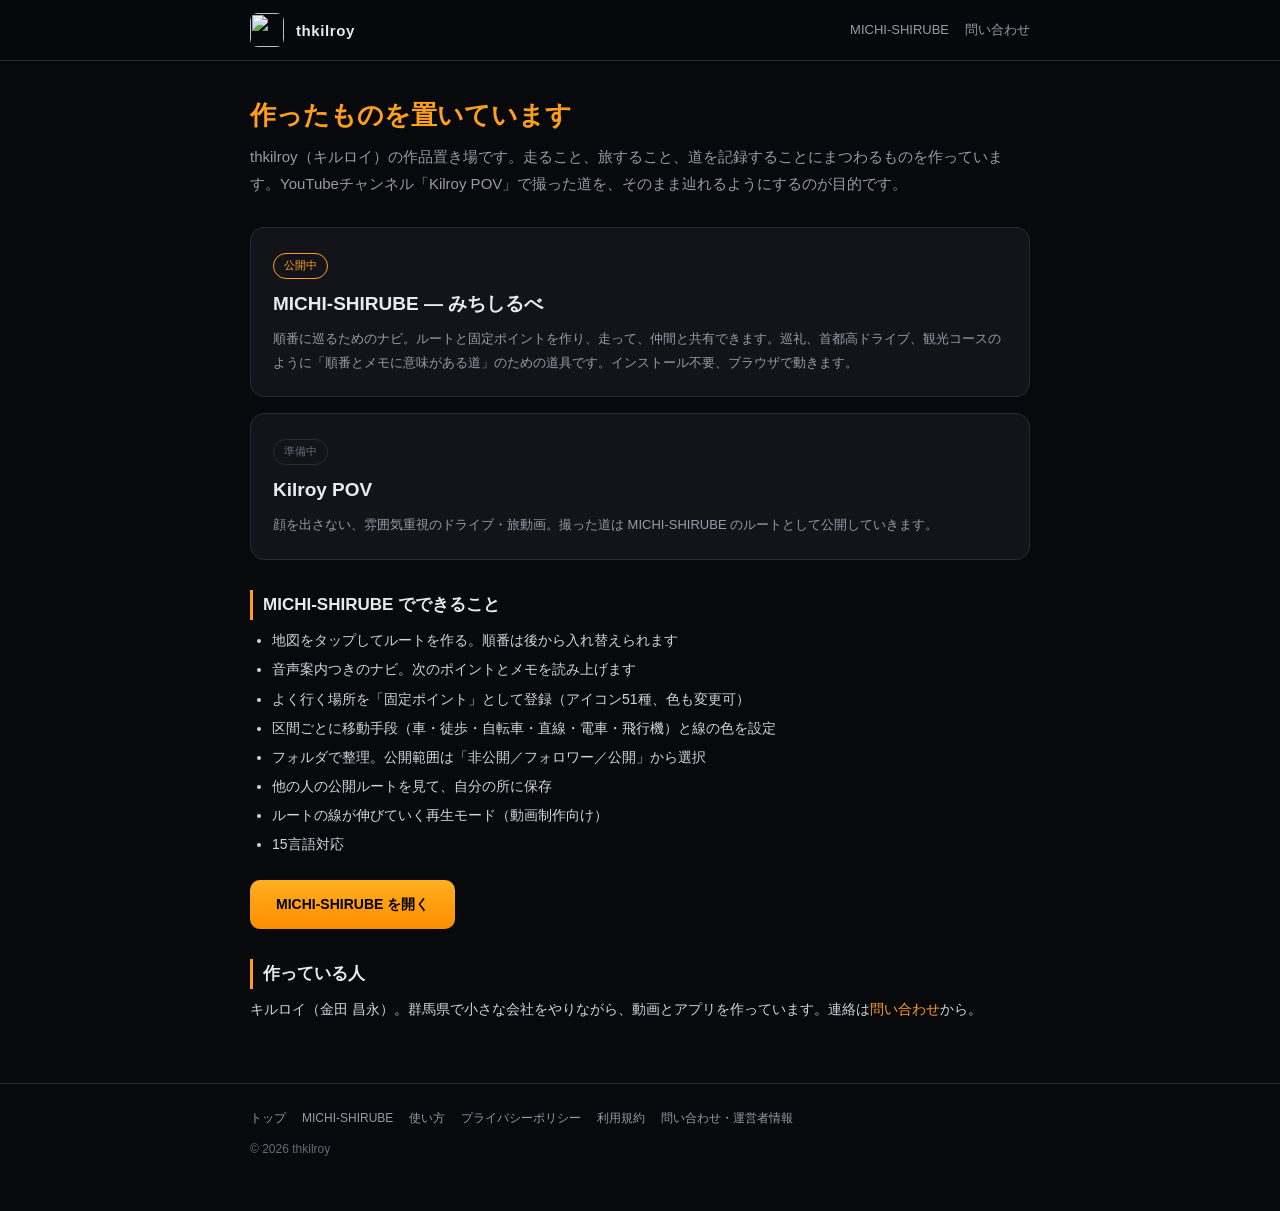
==== index.html @ 6414b41f "Add files via upload" ====
<!DOCTYPE html>
<html lang="ja">
<head>
<meta charset="UTF-8">
<meta name="viewport" content="width=device-width, initial-scale=1.0">
<title>thkilroy — 作品置き場</title>
<meta name="description" content="thkilroy（キルロイ）が作ったアプリと作品の置き場。順番に巡るためのナビ「MICHI-SHIRUBE」を公開中。">
<link rel="stylesheet" href="./style.css">
<link rel="icon" href="./michishirube/favicon-32.png" sizes="32x32">
</head>
<body>
<header><div class="wrap">
  <img src="./michishirube/icon-192.png" alt="">
  <span class="name">thkilroy</span>
  <nav><a href="./michishirube/">MICHI-SHIRUBE</a><a href="./contact.html">問い合わせ</a></nav>
</div></header>

<div class="wrap">
  <h1>作ったものを置いています</h1>
  <p class="lead">thkilroy（キルロイ）の作品置き場です。走ること、旅すること、道を記録することにまつわるものを作っています。YouTubeチャンネル「Kilroy POV」で撮った道を、そのまま辿れるようにするのが目的です。</p>

  <a class="card" href="./michishirube/">
    <span class="badge">公開中</span>
    <h2>MICHI-SHIRUBE — みちしるべ</h2>
    <p>順番に巡るためのナビ。ルートと固定ポイントを作り、走って、仲間と共有できます。巡礼、首都高ドライブ、観光コースのように「順番とメモに意味がある道」のための道具です。インストール不要、ブラウザで動きます。</p>
  </a>

  <div class="card">
    <span class="badge soon">準備中</span>
    <h2>Kilroy POV</h2>
    <p>顔を出さない、雰囲気重視のドライブ・旅動画。撮った道は MICHI-SHIRUBE のルートとして公開していきます。</p>
  </div>

  <h2>MICHI-SHIRUBE でできること</h2>
  <ul>
    <li>地図をタップしてルートを作る。順番は後から入れ替えられます</li>
    <li>音声案内つきのナビ。次のポイントとメモを読み上げます</li>
    <li>よく行く場所を「固定ポイント」として登録（アイコン51種、色も変更可）</li>
    <li>区間ごとに移動手段（車・徒歩・自転車・直線・電車・飛行機）と線の色を設定</li>
    <li>フォルダで整理。公開範囲は「非公開／フォロワー／公開」から選択</li>
    <li>他の人の公開ルートを見て、自分の所に保存</li>
    <li>ルートの線が伸びていく再生モード（動画制作向け）</li>
    <li>15言語対応</li>
  </ul>
  <a class="btn" href="./michishirube/">MICHI-SHIRUBE を開く</a>

  <h2>作っている人</h2>
  <p>キルロイ（金田 昌永）。群馬県で小さな会社をやりながら、動画とアプリを作っています。連絡は<a href="./contact.html">問い合わせ</a>から。</p>
</div>

<footer><div class="wrap">
  <nav>
    <a href="./index.html">トップ</a>
    <a href="./michishirube/">MICHI-SHIRUBE</a>
    <a href="./guide.html">使い方</a>
    <a href="./privacy.html">プライバシーポリシー</a>
    <a href="./terms.html">利用規約</a>
    <a href="./contact.html">問い合わせ・運営者情報</a>
  </nav>
  <div>© 2026 thkilroy</div>
</div></footer>
</body>
</html>
---- style.css ----
:root{
  --bg:#08090d; --panel:#0e1014; --card:#12141a; --line:#262b36;
  --text:#e9e9ee; --muted:#9a9aa6; --dim:#6a6a76; --accent:#ff9f1c;
}
*{margin:0;padding:0;box-sizing:border-box;-webkit-tap-highlight-color:transparent}
body{background:var(--bg);color:var(--text);font-family:'Helvetica Neue',Arial,sans-serif;line-height:1.8;-webkit-font-smoothing:antialiased}
a{color:var(--accent);text-decoration:none}
a:hover{text-decoration:underline}
.wrap{max-width:820px;margin:0 auto;padding:0 20px}
header{border-bottom:1px solid var(--line);background:rgba(8,9,13,0.9);position:sticky;top:0;z-index:10;backdrop-filter:blur(8px)}
header .wrap{display:flex;align-items:center;gap:12px;height:60px}
header img{width:34px;height:34px;border-radius:8px}
header .name{font-weight:700;letter-spacing:0.04em;font-size:15px}
header nav{margin-left:auto;display:flex;gap:16px;font-size:13px}
header nav a{color:var(--muted)}
h1{font-size:26px;line-height:1.4;margin:36px 0 10px;color:var(--accent)}
h2{font-size:17px;margin:30px 0 8px;border-left:3px solid var(--accent);padding-left:10px}
h3{font-size:14px;margin:18px 0 6px;color:var(--muted)}
p,li{font-size:14px;color:#d4d4dc}
ul,ol{margin:8px 0 8px 22px}
li{margin-bottom:4px}
.lead{color:var(--muted);font-size:15px;margin-bottom:30px}
.card{background:var(--card);border:1px solid var(--line);border-radius:14px;padding:22px;margin-bottom:16px;display:block}
.card:hover{border-color:var(--accent);text-decoration:none}
.card h2{border:none;padding:0;margin:0 0 6px;color:var(--text);font-size:19px}
.card p{color:var(--muted);font-size:13px}
.badge{display:inline-block;font-size:11px;color:var(--accent);border:1px solid var(--accent);border-radius:20px;padding:2px 10px;margin-bottom:8px}
.badge.soon{color:var(--dim);border-color:var(--line)}
.btn{display:inline-block;background:linear-gradient(180deg,#ffb020,#ff8c00);color:#000;font-weight:700;font-size:14px;padding:12px 26px;border-radius:10px;margin-top:14px}
.btn:hover{text-decoration:none;filter:brightness(1.08)}
.hero{display:flex;align-items:center;gap:20px;margin:40px 0 10px}
.hero img{width:92px;height:92px;border-radius:20px}
table{width:100%;border-collapse:collapse;margin:10px 0;font-size:13px}
th,td{border:1px solid var(--line);padding:8px 10px;text-align:left;vertical-align:top}
th{background:var(--panel);color:var(--muted);font-weight:600;width:32%}
footer{border-top:1px solid var(--line);margin-top:60px;padding:24px 0 50px;color:var(--dim);font-size:12px}
footer nav{display:flex;gap:16px;flex-wrap:wrap;margin-bottom:10px}
footer a{color:var(--muted)}
.updated{color:var(--dim);font-size:12px;margin-top:30px}
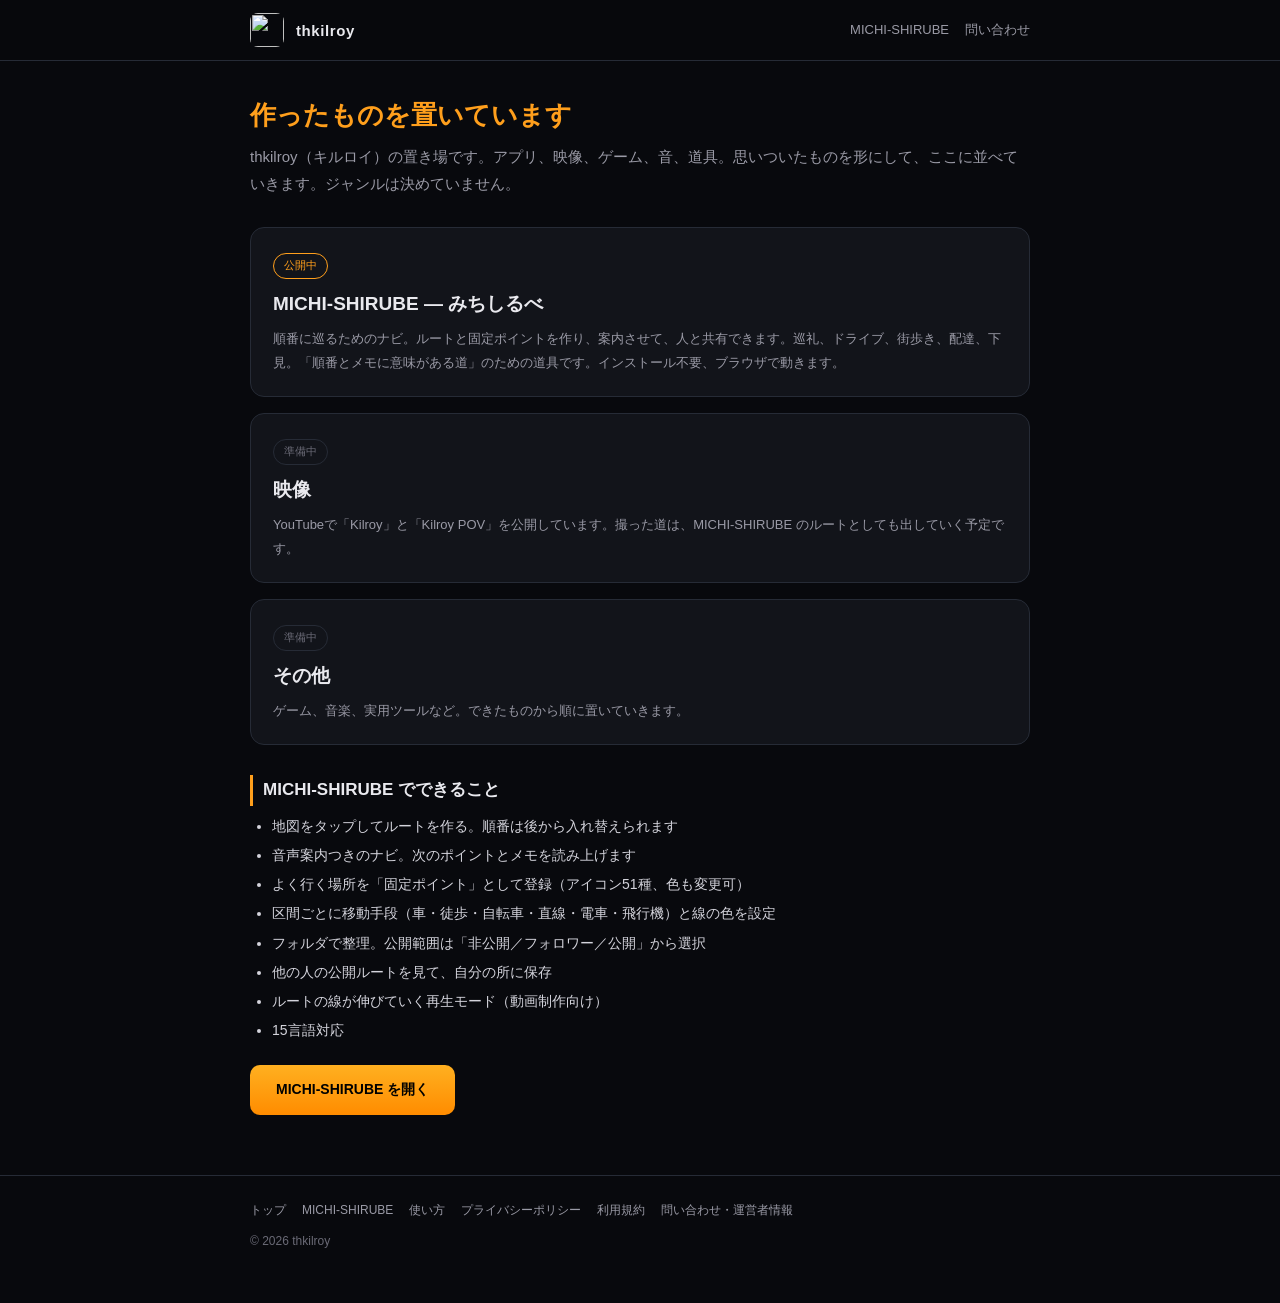
==== commit f47e8252: "Add files via upload" ====
--- a/index.html
+++ b/index.html
@@ -3,8 +3,8 @@
 <head>
 <meta charset="UTF-8">
 <meta name="viewport" content="width=device-width, initial-scale=1.0">
-<title>thkilroy — 作品置き場</title>
-<meta name="description" content="thkilroy（キルロイ）が作ったアプリと作品の置き場。順番に巡るためのナビ「MICHI-SHIRUBE」を公開中。">
+<title>thkilroy</title>
+<meta name="description" content="thkilroy（キルロイ）が作ったものを置いている場所。アプリ、映像、その他いろいろ。">
 <link rel="stylesheet" href="./style.css">
 <link rel="icon" href="./michishirube/favicon-32.png" sizes="32x32">
 </head>
@@ -17,18 +17,24 @@
 
 <div class="wrap">
   <h1>作ったものを置いています</h1>
-  <p class="lead">thkilroy（キルロイ）の作品置き場です。走ること、旅すること、道を記録することにまつわるものを作っています。YouTubeチャンネル「Kilroy POV」で撮った道を、そのまま辿れるようにするのが目的です。</p>
+  <p class="lead">thkilroy（キルロイ）の置き場です。アプリ、映像、ゲーム、音、道具。思いついたものを形にして、ここに並べていきます。ジャンルは決めていません。</p>
 
   <a class="card" href="./michishirube/">
     <span class="badge">公開中</span>
     <h2>MICHI-SHIRUBE — みちしるべ</h2>
-    <p>順番に巡るためのナビ。ルートと固定ポイントを作り、走って、仲間と共有できます。巡礼、首都高ドライブ、観光コースのように「順番とメモに意味がある道」のための道具です。インストール不要、ブラウザで動きます。</p>
+    <p>順番に巡るためのナビ。ルートと固定ポイントを作り、案内させて、人と共有できます。巡礼、ドライブ、街歩き、配達、下見。「順番とメモに意味がある道」のための道具です。インストール不要、ブラウザで動きます。</p>
   </a>
 
   <div class="card">
     <span class="badge soon">準備中</span>
-    <h2>Kilroy POV</h2>
-    <p>顔を出さない、雰囲気重視のドライブ・旅動画。撮った道は MICHI-SHIRUBE のルートとして公開していきます。</p>
+    <h2>映像</h2>
+    <p>YouTubeで「Kilroy」と「Kilroy POV」を公開しています。撮った道は、MICHI-SHIRUBE のルートとしても出していく予定です。</p>
+  </div>
+
+  <div class="card">
+    <span class="badge soon">準備中</span>
+    <h2>その他</h2>
+    <p>ゲーム、音楽、実用ツールなど。できたものから順に置いていきます。</p>
   </div>
 
   <h2>MICHI-SHIRUBE でできること</h2>
@@ -43,9 +49,6 @@
     <li>15言語対応</li>
   </ul>
   <a class="btn" href="./michishirube/">MICHI-SHIRUBE を開く</a>
-
-  <h2>作っている人</h2>
-  <p>キルロイ（金田 昌永）。群馬県で小さな会社をやりながら、動画とアプリを作っています。連絡は<a href="./contact.html">問い合わせ</a>から。</p>
 </div>
 
 <footer><div class="wrap">
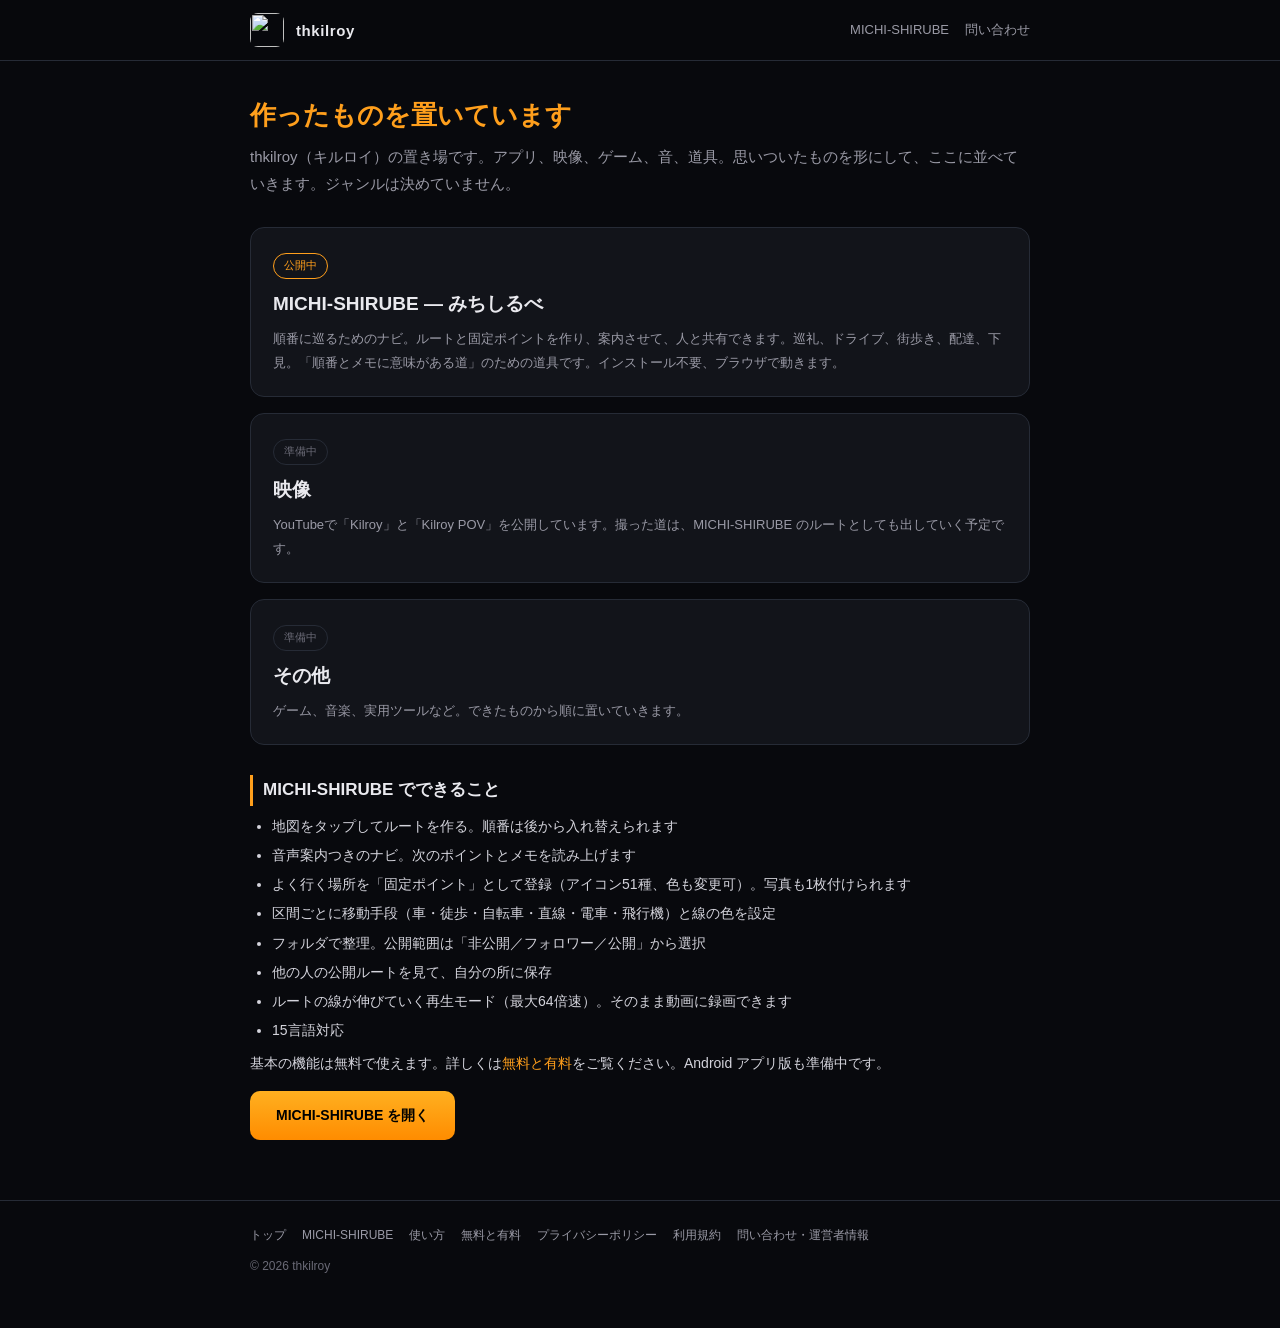
==== commit 8bb0173c: "Add files via upload" ====
--- a/index.html
+++ b/index.html
@@ -5,6 +5,7 @@
 <meta name="viewport" content="width=device-width, initial-scale=1.0">
 <title>thkilroy</title>
 <meta name="description" content="thkilroy（キルロイ）が作ったものを置いている場所。アプリ、映像、その他いろいろ。">
+<script async src="https://pagead2.googlesyndication.com/pagead/js/adsbygoogle.js?client=ca-pub-6084585515090221" crossorigin="anonymous"></script>
 <link rel="stylesheet" href="./style.css">
 <link rel="icon" href="./michishirube/favicon-32.png" sizes="32x32">
 </head>
@@ -41,13 +42,14 @@
   <ul>
     <li>地図をタップしてルートを作る。順番は後から入れ替えられます</li>
     <li>音声案内つきのナビ。次のポイントとメモを読み上げます</li>
-    <li>よく行く場所を「固定ポイント」として登録（アイコン51種、色も変更可）</li>
+    <li>よく行く場所を「固定ポイント」として登録（アイコン51種、色も変更可）。写真も1枚付けられます</li>
     <li>区間ごとに移動手段（車・徒歩・自転車・直線・電車・飛行機）と線の色を設定</li>
     <li>フォルダで整理。公開範囲は「非公開／フォロワー／公開」から選択</li>
     <li>他の人の公開ルートを見て、自分の所に保存</li>
-    <li>ルートの線が伸びていく再生モード（動画制作向け）</li>
+    <li>ルートの線が伸びていく再生モード（最大64倍速）。そのまま動画に録画できます</li>
     <li>15言語対応</li>
   </ul>
+  <p>基本の機能は無料で使えます。詳しくは<a href="./plans.html">無料と有料</a>をご覧ください。Android アプリ版も準備中です。</p>
   <a class="btn" href="./michishirube/">MICHI-SHIRUBE を開く</a>
 </div>
 
@@ -56,6 +58,7 @@
     <a href="./index.html">トップ</a>
     <a href="./michishirube/">MICHI-SHIRUBE</a>
     <a href="./guide.html">使い方</a>
+    <a href="./plans.html">無料と有料</a>
     <a href="./privacy.html">プライバシーポリシー</a>
     <a href="./terms.html">利用規約</a>
     <a href="./contact.html">問い合わせ・運営者情報</a>
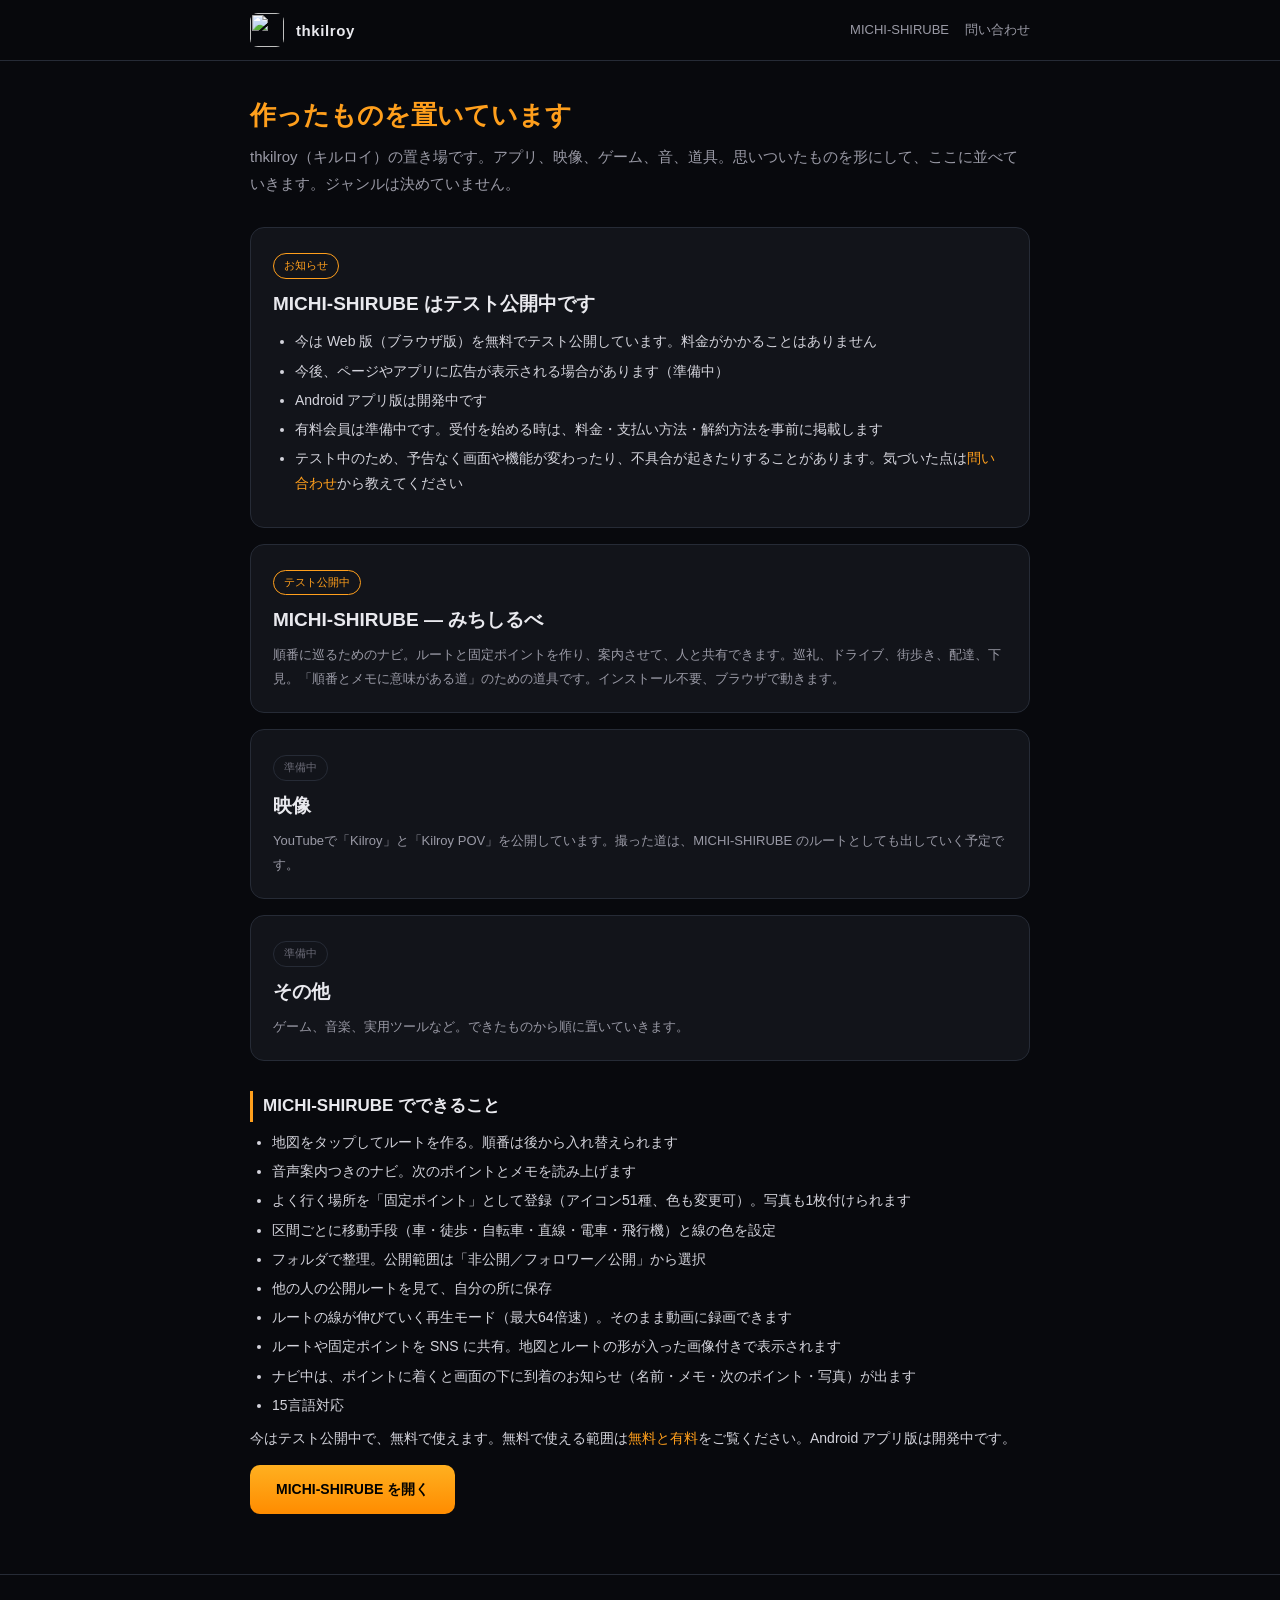
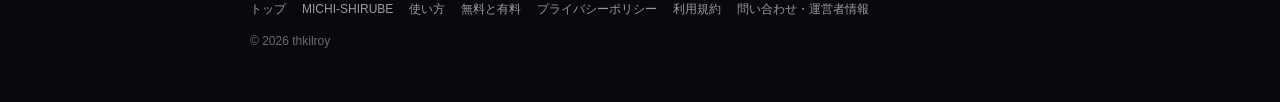
==== commit 0f2aade1: "Add files via upload" ====
--- a/index.html
+++ b/index.html
@@ -20,8 +20,20 @@
   <h1>作ったものを置いています</h1>
   <p class="lead">thkilroy（キルロイ）の置き場です。アプリ、映像、ゲーム、音、道具。思いついたものを形にして、ここに並べていきます。ジャンルは決めていません。</p>
 
+  <div class="card">
+    <span class="badge">お知らせ</span>
+    <h2>MICHI-SHIRUBE はテスト公開中です</h2>
+    <ul>
+      <li>今は Web 版（ブラウザ版）を無料でテスト公開しています。料金がかかることはありません</li>
+      <li>今後、ページやアプリに広告が表示される場合があります（準備中）</li>
+      <li>Android アプリ版は開発中です</li>
+      <li>有料会員は準備中です。受付を始める時は、料金・支払い方法・解約方法を事前に掲載します</li>
+      <li>テスト中のため、予告なく画面や機能が変わったり、不具合が起きたりすることがあります。気づいた点は<a href="./contact.html">問い合わせ</a>から教えてください</li>
+    </ul>
+  </div>
+
   <a class="card" href="./michishirube/">
-    <span class="badge">公開中</span>
+    <span class="badge">テスト公開中</span>
     <h2>MICHI-SHIRUBE — みちしるべ</h2>
     <p>順番に巡るためのナビ。ルートと固定ポイントを作り、案内させて、人と共有できます。巡礼、ドライブ、街歩き、配達、下見。「順番とメモに意味がある道」のための道具です。インストール不要、ブラウザで動きます。</p>
   </a>
@@ -47,9 +59,11 @@
     <li>フォルダで整理。公開範囲は「非公開／フォロワー／公開」から選択</li>
     <li>他の人の公開ルートを見て、自分の所に保存</li>
     <li>ルートの線が伸びていく再生モード（最大64倍速）。そのまま動画に録画できます</li>
+    <li>ルートや固定ポイントを SNS に共有。地図とルートの形が入った画像付きで表示されます</li>
+    <li>ナビ中は、ポイントに着くと画面の下に到着のお知らせ（名前・メモ・次のポイント・写真）が出ます</li>
     <li>15言語対応</li>
   </ul>
-  <p>基本の機能は無料で使えます。詳しくは<a href="./plans.html">無料と有料</a>をご覧ください。Android アプリ版も準備中です。</p>
+  <p>今はテスト公開中で、無料で使えます。無料で使える範囲は<a href="./plans.html">無料と有料</a>をご覧ください。Android アプリ版は開発中です。</p>
   <a class="btn" href="./michishirube/">MICHI-SHIRUBE を開く</a>
 </div>
 
